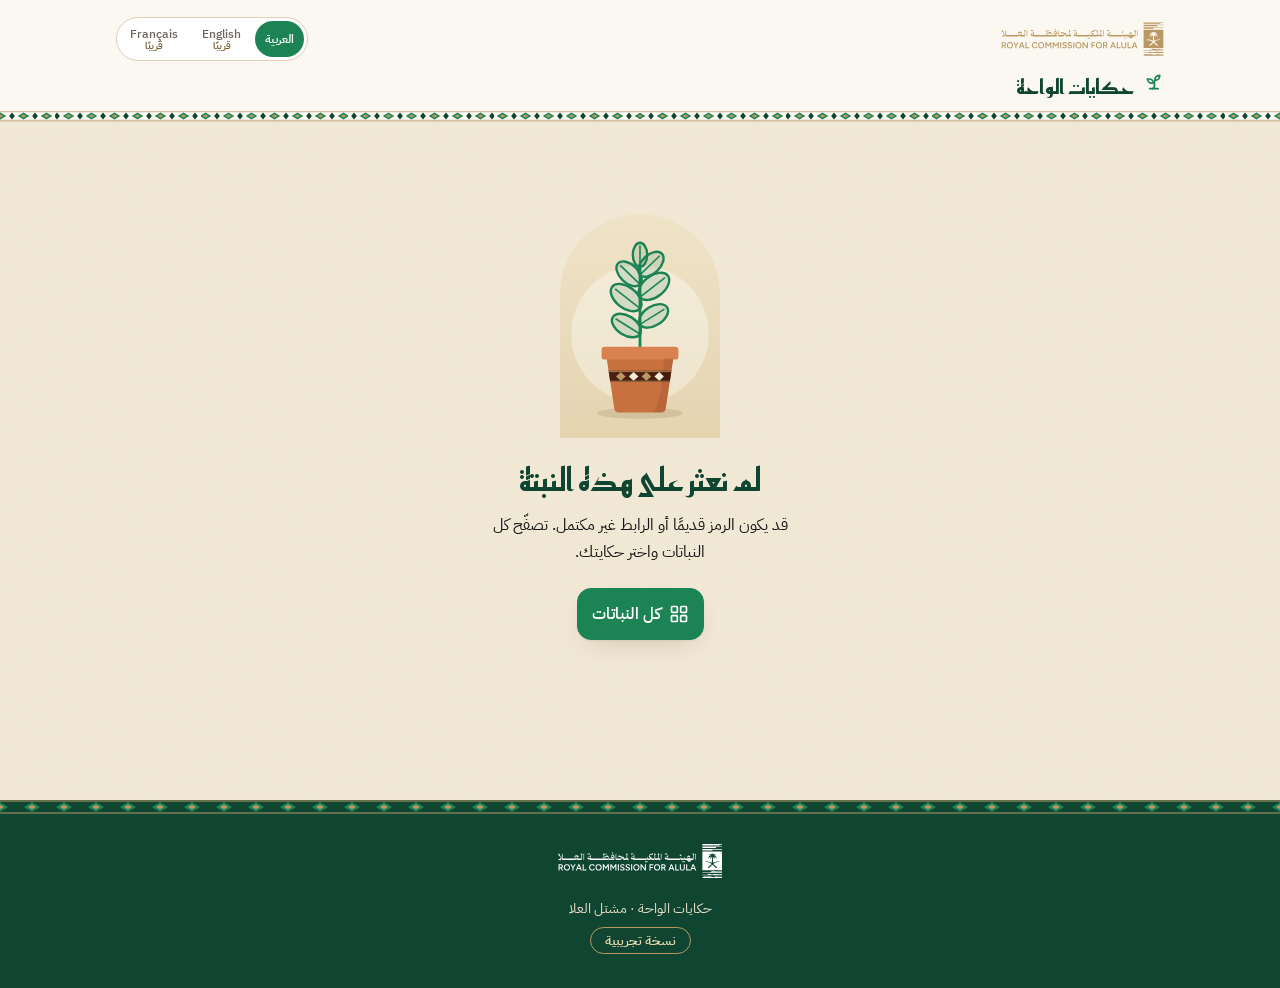
==== plant.html @ edc9822b "Oasis Tales demo: talking plant pages for AlUla nursery Arabic audio for 17 plants with synced trans" ====
<!doctype html>
<html lang="ar" dir="rtl">
<head>
<meta charset="utf-8">
<meta name="viewport" content="width=device-width,initial-scale=1,viewport-fit=cover">
<meta name="color-scheme" content="light">
<meta name="theme-color" content="#f3ead8">
<title>حكايات الواحة - نبتة</title>
<meta name="description" content="استمع إلى النبتة وهي تعرّف بنفسها">
<link rel="icon" href="img/favicon.svg" type="image/svg+xml">
<link rel="preconnect" href="https://fonts.googleapis.com">
<link rel="preconnect" href="https://fonts.gstatic.com" crossorigin>
<link href="https://fonts.googleapis.com/css2?family=IBM+Plex+Sans+Arabic:wght@400;500;600;700&family=Reem+Kufi:wght@400;500;600;700&display=swap" rel="stylesheet">
<link rel="stylesheet" href="css/style.css">
</head>
<body>
<a class="sr-only" href="#main">انتقل إلى المحتوى</a>
<header class="site-header">
  <div class="wrap">
    <div class="bar">
      <a class="logo-link" href="index.html" aria-label="الهيئة الملكية لمحافظة العلا - الصفحة الرئيسية"><img src="img/rcu-logo-gold.svg" alt="الهيئة الملكية لمحافظة العلا" width="130" height="27"></a>
      <div class="lang" role="group" aria-label="اللغة">
        <span class="is-active" lang="ar" aria-current="true">العربية</span>
        <button type="button" disabled aria-disabled="true" lang="en" aria-label="English، قريبًا">English<em>قريبًا</em></button>
        <button type="button" disabled aria-disabled="true" lang="fr" aria-label="Français، قريبًا">Français<em>قريبًا</em></button>
      </div>
    </div>
    <div class="brand-row">
      <span class="leaf"><svg class="icon" viewBox="0 0 24 24" aria-hidden="true"><path d="M7 20h10"/><path d="M10 20c5.5-2.5.8-6.4 3-10"/><path d="M9.5 9.4c1.1.8 1.8 2.2 2.3 3.7-2 .4-3.5.4-4.8-.3-1.2-.6-2.3-1.9-3-4.2 2.8-.5 4.4 0 5.5.8z"/><path d="M14.1 6a7 7 0 0 0-1.1 4c1.9-.1 3.3-.6 4.3-1.4 1-1 1.6-2.3 1.7-4.6-2.7.1-4 1-4.9 2z"/></svg></span><a href="index.html">حكايات الواحة</a>
    </div>
  </div>
  <div class="sadu-band" aria-hidden="true"></div>
</header>
<main id="main" class="plant"><div class="wrap" id="app" aria-live="polite"><noscript><p>يحتاج هذا الموقع إلى تفعيل جافاسكربت.</p></noscript></div></main>
<footer class="site-footer">
  <div class="sadu-band" aria-hidden="true"></div>
  <div class="wrap">
    <div class="logo"><img src="img/rcu-logo-white.svg" alt="الهيئة الملكية لمحافظة العلا" width="162" height="34"></div>
    <p>حكايات الواحة &middot; مشتل العلا</p>
    <p><span class="demo">نسخة تجريبية</span></p>
  </div>
</footer>
<script src="data/plants.js"></script>
<script src="js/common.js"></script>
<script src="js/plant.js"></script>
</body>
</html>
---- css/style.css ----
/* حكايات الواحة - Oasis Tales. Light mode only (outdoor sunlight). */
:root{
  --sand:#f3ead8; --limestone:#e8dcc2; --paper:#fbf8f1; --white:#fff;
  --ink:#161616; --ink-2:#44403a;
  --green:#1b8354; --green-dk:#104631; --green-tint:#e4f1e9;
  --gold:#ba9863; --gold-dk:#7a5c2a; --gold-tint:#f1e6cf;
  --warn-bg:#fff1e0; --warn:#8a3b0b; --warn-line:#d9822b;
  --line:#dccfb3;
  --radius:20px;
  --shadow:0 1px 2px rgba(60,40,10,.06),0 10px 28px -12px rgba(60,40,10,.22);
  --font-head:"Reem Kufi","IBM Plex Sans Arabic",system-ui,sans-serif;
  --font-body:"IBM Plex Sans Arabic",system-ui,sans-serif;
  /* Sadu-inspired band tile */
  --sadu:url("data:image/svg+xml,%3Csvg xmlns='http://www.w3.org/2000/svg' width='32' height='14' viewBox='0 0 32 14'%3E%3Cpath d='M0 1h32M0 13h32' stroke='%23ba9863' stroke-width='1'/%3E%3Cpath d='M16 2 24 7 16 12 8 7Z' fill='%231b8354'/%3E%3Cpath d='M16 4.6 20 7 16 9.4 12 7Z' fill='%23ba9863'/%3E%3Cpath d='M0 2 4 7 0 12ZM32 2 28 7 32 12Z' fill='%23104631'/%3E%3C/svg%3E");
}
*{box-sizing:border-box}
html{-webkit-text-size-adjust:100%;color-scheme:light}
body{
  margin:0;font-family:var(--font-body);font-size:1rem;line-height:1.7;color:var(--ink);
  background:var(--sand);min-height:100vh;
  background-image:url("data:image/svg+xml,%3Csvg xmlns='http://www.w3.org/2000/svg' width='160' height='160'%3E%3Cfilter id='n'%3E%3CfeTurbulence type='fractalNoise' baseFrequency='.9' numOctaves='2' stitchTiles='stitch'/%3E%3CfeColorMatrix values='0 0 0 0 .45 0 0 0 0 .35 0 0 0 0 .2 0 0 0 .07 0'/%3E%3C/filter%3E%3Crect width='160' height='160' filter='url(%23n)'/%3E%3C/svg%3E");
  overflow-x:hidden;
}
img,svg{max-width:100%}
a{color:var(--green-dk)}
h1,h2,h3{font-family:var(--font-head);font-weight:600;line-height:1.3;margin:0}
.sr-only{position:absolute!important;width:1px;height:1px;overflow:hidden;clip:rect(0 0 0 0);white-space:nowrap}
:focus-visible{outline:3px solid var(--green-dk);outline-offset:3px;box-shadow:0 0 0 6px #fff;border-radius:8px}
.icon{width:1.25em;height:1.25em;flex:none;fill:none;stroke:currentColor;stroke-width:2;stroke-linecap:round;stroke-linejoin:round}
.wrap{width:100%;max-width:1080px;margin-inline:auto;padding-inline:16px}
.sadu-band{height:14px;background:var(--sadu) repeat-x center/auto 14px}

/* ---------- header ---------- */
.site-header{background:var(--paper);border-bottom:1px solid var(--line);position:relative;z-index:5}
.site-header .bar{display:flex;align-items:center;justify-content:space-between;gap:12px;padding-block:14px 8px}
.logo-link{display:block;padding:6px 0 6px 6px;line-height:0}
.logo-link img{height:28px;width:auto;display:block}
.lang{display:flex;gap:4px;padding:3px;border:1px solid var(--line);border-radius:999px;background:var(--white)}
.lang>*{font:500 .78rem/1.1 var(--font-body);border:0;border-radius:999px;background:none;color:var(--ink-2);padding:6px 10px;display:flex;flex-direction:column;align-items:center;gap:1px;min-height:36px;justify-content:center;white-space:nowrap}
.lang .is-active{background:var(--green);color:#fff;font-weight:600;min-height:36px}
.lang button:disabled{cursor:not-allowed;color:#6b655b}
.lang em{font-style:normal;font-size:.62rem;font-weight:600;color:var(--gold-dk);line-height:1}
.brand-row{display:flex;align-items:center;gap:10px;padding-bottom:10px}
.brand-row a{font:600 1.25rem/1.2 var(--font-head);color:var(--green-dk);text-decoration:none}
.brand-row .leaf{color:var(--green)}
.site-header .sadu-band{height:10px;background-size:auto 10px}

/* ---------- hero ---------- */
.hero{background:var(--green-dk);color:var(--sand);position:relative;overflow:hidden;padding:30px 0 0}
.hero::before{content:"";position:absolute;inset:0;pointer-events:none;
  background:radial-gradient(120% 80% at 85% -10%,rgba(186,152,99,.32),transparent 60%),radial-gradient(80% 60% at 0% 100%,rgba(27,131,84,.55),transparent 70%)}
.hero .wrap{position:relative}
.eyebrow{display:inline-flex;align-items:center;gap:8px;font-size:.85rem;color:#e6d3ae;letter-spacing:.02em}
.hero h1{font-size:clamp(2.4rem,9vw,3.8rem);color:#fff;margin:6px 0 8px}
.hero p.tag{font-size:1.1rem;margin:0 0 24px;max-width:34ch;color:#f1e7d0}
.hero-player{background:var(--paper);color:var(--ink);border-radius:var(--radius) var(--radius) 0 0;padding:18px 16px 20px;box-shadow:0 -8px 30px -10px rgba(0,0,0,.35);margin-bottom:0}
.hero-player .pt{display:flex;align-items:center;gap:8px;font:600 1rem var(--font-head);color:var(--green-dk);margin:0 0 12px}
.hero-grid{display:grid;gap:0}
@media(min-width:860px){
  .hero{padding-top:56px}
  .hero-grid{grid-template-columns:1fr 480px;gap:48px;align-items:end}
  .hero p.tag{margin-bottom:56px}
}

/* ---------- sections / cards ---------- */
.section{padding:36px 0 8px}
.section-head{display:flex;align-items:baseline;gap:12px;margin-bottom:16px}
.section-head h2{font-size:1.7rem;color:var(--green-dk)}
.section-head .count{font-size:.85rem;color:var(--gold-dk);font-weight:600}
.section-head .rule{flex:1;height:10px;background:var(--sadu) repeat-x center/auto 10px;opacity:.9}
.grid{display:grid;grid-template-columns:repeat(2,minmax(0,1fr));gap:14px}
@media(min-width:640px){.grid{grid-template-columns:repeat(3,1fr);gap:18px}}
@media(min-width:960px){.grid{grid-template-columns:repeat(5,1fr)}}
.card{display:flex;flex-direction:column;background:var(--paper);border:1px solid var(--line);border-radius:var(--radius);padding:10px 10px 14px;text-decoration:none;color:inherit;box-shadow:var(--shadow);transition:transform .25s ease,box-shadow .25s ease}
.card:hover{transform:translateY(-3px)}
.card h3{font-size:1.2rem;margin:12px 4px 0;color:var(--ink)}
.card .sci,.sci{font:italic 400 .82rem/1.4 var(--font-body);color:var(--ink-2);direction:ltr;text-align:start;unicode-bidi:isolate;margin:2px 4px 0}
.card .sci{text-align:right}
.hint{margin:10px 4px 0;display:inline-flex;align-items:center;gap:8px;color:var(--green-dk);font-weight:600;font-size:.88rem;min-height:28px}
.hint .dot{width:28px;height:28px;border-radius:50%;background:var(--green);color:#fff;display:grid;place-items:center}
.hint .dot .icon{width:14px;height:14px;fill:#fff;stroke-width:2.5}

/* arch frame (rock-arch niche) */
.arch{position:relative;border-radius:999px 999px 14px 14px;overflow:hidden;background:linear-gradient(180deg,#efe3c8,#e4d4b0);aspect-ratio:5/7;isolation:isolate}
.arch>img,.arch>svg{display:block;width:100%;height:100%;object-fit:cover;object-position:50% 45%}
.arch.has-img{background:#e3efc9}
.ph .ph-name{font-family:var(--font-head);font-weight:600;fill:var(--green-dk)}

/* ---------- player ---------- */
.player{--p:0}
.ptop{display:flex;align-items:center;gap:14px}
.pbtn{flex:none;width:68px;height:68px;border-radius:50%;border:0;background:var(--green);color:#fff;display:grid;place-items:center;cursor:pointer;box-shadow:0 8px 20px -8px rgba(16,70,49,.7),inset 0 0 0 3px rgba(255,255,255,.18);transition:transform .15s,background .2s}
.pbtn:hover{background:var(--green-dk)}
.pbtn:active{transform:scale(.95)}
.pbtn .icon{width:30px;height:30px;fill:#fff;stroke:#fff;stroke-width:1.5}
.pbtn .i-pause{display:none}
.player.is-playing .pbtn .i-play{display:none}
.player.is-playing .pbtn .i-pause{display:block}
.player.is-playing .pbtn{animation:pulse 2.2s ease-out infinite}
@keyframes pulse{0%{box-shadow:0 0 0 0 rgba(27,131,84,.45)}100%{box-shadow:0 0 0 16px rgba(27,131,84,0)}}
.pmain{flex:1;min-width:0}
.pbar{position:relative;height:44px;display:flex;align-items:center;direction:rtl;margin-inline:9px}
.ptrack{position:absolute;inset-inline:0;height:8px;border-radius:99px;background:var(--limestone);overflow:hidden}
.pfill{position:absolute;inset-block:0;inset-inline-start:0;width:calc(var(--p)*1%);background:linear-gradient(270deg,var(--green),#2da06c);border-radius:99px}
.pbar input{position:absolute;inset:0;width:100%;height:100%;margin:0;opacity:0;cursor:pointer;direction:rtl}
.pbar:focus-within .ptrack{outline:3px solid var(--green-dk);outline-offset:3px}
.pthumb{position:absolute;top:50%;inset-inline-start:calc(var(--p)*1%);width:18px;height:18px;border-radius:50%;background:#fff;border:3px solid var(--green);transform:translate(50%,-50%);pointer-events:none;box-shadow:0 2px 6px rgba(0,0,0,.25)}
[dir=rtl] .pthumb{transform:translate(50%,-50%)}
.ptime{display:flex;justify-content:space-between;direction:ltr;font-variant-numeric:tabular-nums;font-size:.85rem;color:var(--ink-2);margin-top:-6px}
.perr{display:none;margin:10px 0 0;font-size:.9rem;color:var(--warn)}
.player.has-error .perr{display:block}
.transcript{position:relative;margin:14px 0 0;padding:14px 14px;max-height:12.5rem;overflow-y:auto;background:var(--paper);border:1px solid var(--line);border-radius:16px;font-size:1.18rem;line-height:2.15;scroll-behavior:auto;overscroll-behavior:contain}
.hero-player .transcript{background:var(--white)}
.transcript .ph-s{display:inline;padding:2px 3px;border-radius:8px;color:#4a453d;cursor:pointer;-webkit-box-decoration-break:clone;box-decoration-break:clone;transition:background .25s,color .25s}
.transcript .ph-s.is-past{color:var(--ink)}
.transcript .ph-s.is-active{background:var(--gold-tint);color:var(--ink);font-weight:600;box-shadow:inset 0 -3px 0 var(--gold)}
.transcript .ph-s:hover{background:#f6efdf}
.tnote{font-size:.8rem;color:var(--ink-2);margin:8px 2px 0}

/* ---------- plant page ---------- */
.plant{padding:20px 0 40px}
.plant-grid{display:grid;gap:22px}
.media{display:flex;flex-direction:column;align-items:center}
.media .arch{width:min(56vw,220px)}
.plant-meta{text-align:center;margin-top:16px}
.plant-meta h1{font-size:clamp(2.2rem,9vw,3rem);color:var(--green-dk)}
.plant-meta .sci{text-align:center;font-size:1.02rem;margin-top:2px}
.badge{display:inline-flex;align-items:center;gap:6px;margin-top:10px;padding:4px 14px;border-radius:99px;background:var(--gold-tint);border:1px solid var(--gold);color:var(--gold-dk);font-weight:600;font-size:.9rem}
.badge .icon{width:16px;height:16px}
.panel{background:var(--paper);border:1px solid var(--line);border-radius:var(--radius);padding:16px;box-shadow:var(--shadow)}
.info{display:grid;gap:10px;margin-top:22px}
@media(min-width:560px){.info{grid-template-columns:1fr 1fr}.info .wide{grid-column:1/-1}}
.info-card{display:flex;gap:12px;align-items:flex-start;background:var(--paper);border:1px solid var(--line);border-radius:16px;padding:14px}
.info-card .ic{flex:none;width:44px;height:44px;border-radius:14px;background:var(--green-tint);color:var(--green-dk);display:grid;place-items:center}
.info-card h3{font-size:.95rem;color:var(--gold-dk);font-family:var(--font-body);font-weight:600}
.info-card p{margin:0;font-weight:500;line-height:1.55}
.info-card.warn{background:var(--warn-bg);border:2px solid var(--warn-line)}
.info-card.warn .ic{background:var(--warn-line);color:#fff}
.info-card.warn h3,.info-card.warn p{color:var(--warn)}
.info-card.warn p{font-weight:700}
.safety{display:flex;gap:12px;align-items:center;margin-top:22px;padding:14px 16px;border-radius:16px;background:var(--warn-bg);border:2px solid var(--warn-line);color:var(--warn);font-weight:700;font-size:1.05rem}
.safety .icon{width:30px;height:30px;flex:none}
.ask{display:flex;gap:12px;align-items:center;margin-top:10px;padding:14px;border-radius:16px;border:2px dashed var(--gold);background:rgba(255,255,255,.55);color:var(--ink-2)}
.ask .ic{flex:none;width:44px;height:44px;border-radius:14px;background:var(--limestone);display:grid;place-items:center;color:var(--gold-dk)}
.ask strong{display:flex;align-items:center;gap:8px;color:var(--ink);font-weight:600}
.ask small{display:block;font-size:.85rem;line-height:1.5}
.soon{font-size:.7rem;font-weight:700;background:var(--gold);color:#2b1f08;border-radius:99px;padding:1px 8px}
.review-note{font-size:.82rem;color:var(--ink-2);text-align:center;margin:12px 0 0}
.pn{display:grid;grid-template-columns:1fr 1fr;gap:10px;margin-top:26px}
.pn a,.btn{display:flex;align-items:center;gap:8px;min-height:52px;padding:8px 14px;border-radius:14px;background:var(--paper);border:1px solid var(--line);text-decoration:none;color:var(--green-dk);font-weight:600;box-shadow:var(--shadow)}
.pn a:hover,.btn:hover{background:#fff}
.pn a small{display:block;font-weight:400;font-size:.75rem;color:var(--ink-2);line-height:1.2}
.pn .next{justify-content:flex-end;text-align:left}
.pn .all{grid-column:1/-1;justify-content:center;background:var(--green);color:#fff;border-color:var(--green)}
.pn .all:hover{background:var(--green-dk)}
.pn .icon{width:22px;height:22px}
@media(min-width:900px){
  .plant{padding-top:36px}
  .plant-grid{grid-template-columns:360px minmax(0,1fr);gap:48px;align-items:start}
  .media{position:sticky;top:20px}
  .media .arch{width:300px}
}
.notfound{text-align:center;padding:56px 0 72px}
.notfound .arch{width:160px;margin:0 auto 22px}
.notfound h1{font-size:2rem;color:var(--green-dk)}
.notfound p{max-width:34ch;margin:10px auto 22px}
.btn.primary{display:inline-flex;background:var(--green);color:#fff;border-color:var(--green)}

/* ---------- footer ---------- */
.site-footer{margin-top:48px;background:var(--green-dk);color:#e9dfc8;text-align:center;padding:0 0 28px}
.site-footer .logo{padding:30px 0 12px;line-height:0}
.site-footer .logo img{height:34px;width:auto}
.site-footer p{margin:6px 0;font-size:.9rem}
.site-footer .demo{display:inline-block;border:1px solid var(--gold);color:#ecd9b0;border-radius:99px;padding:2px 14px;font-size:.8rem;font-weight:600}
.site-footer .sadu-band{margin-bottom:0}

@media(prefers-reduced-motion:reduce){
  *,*::before,*::after{animation:none!important;transition:none!important;scroll-behavior:auto!important}
}
@media(min-width:860px){.logo-link img{height:34px}.site-header .bar{padding-block:16px 10px}}
.transcript{scrollbar-width:thin;scrollbar-color:var(--gold) transparent}
.transcript{-webkit-mask-image:linear-gradient(#000 calc(100% - 22px),transparent);mask-image:linear-gradient(#000 calc(100% - 22px),transparent)}
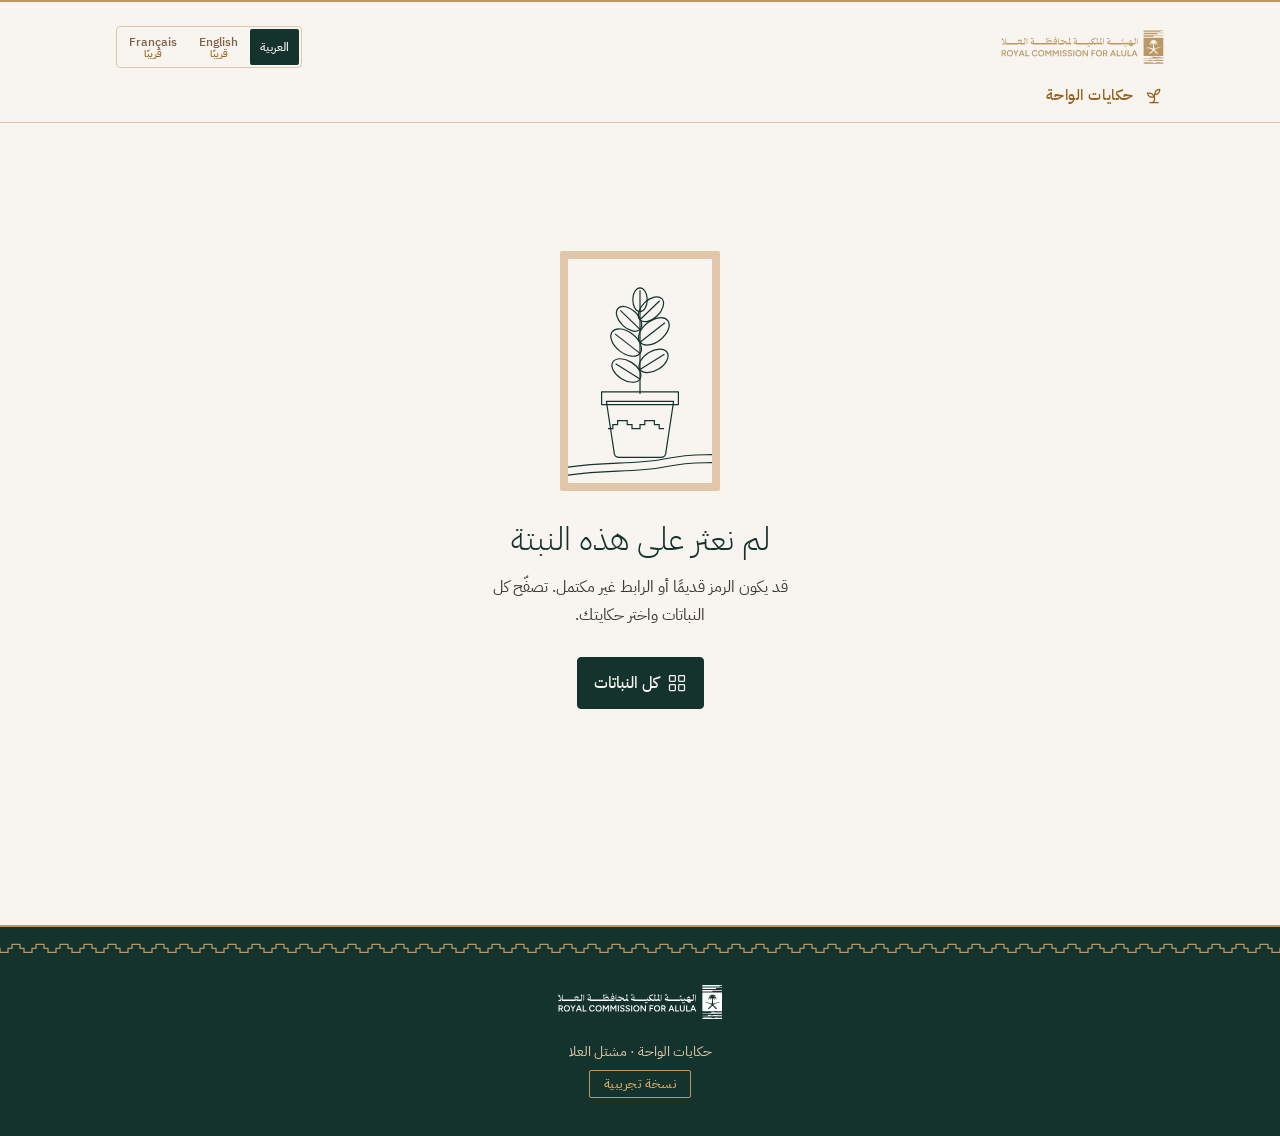
==== commit 97329ed5: "Restyle to RCU brand guidelines: brand palette, DIN Next stack, restrained radii, line-art frieze, m" ====
--- a/plant.html
+++ b/plant.html
@@ -4,13 +4,13 @@
 <meta charset="utf-8">
 <meta name="viewport" content="width=device-width,initial-scale=1,viewport-fit=cover">
 <meta name="color-scheme" content="light">
-<meta name="theme-color" content="#f3ead8">
+<meta name="theme-color" content="#F8F4EF">
 <title>حكايات الواحة - نبتة</title>
 <meta name="description" content="استمع إلى النبتة وهي تعرّف بنفسها">
 <link rel="icon" href="img/favicon.svg" type="image/svg+xml">
 <link rel="preconnect" href="https://fonts.googleapis.com">
 <link rel="preconnect" href="https://fonts.gstatic.com" crossorigin>
-<link href="https://fonts.googleapis.com/css2?family=IBM+Plex+Sans+Arabic:wght@400;500;600;700&family=Reem+Kufi:wght@400;500;600;700&display=swap" rel="stylesheet">
+<link href="https://fonts.googleapis.com/css2?family=IBM+Plex+Sans+Arabic:wght@300;400;500&display=swap" rel="stylesheet">
 <link rel="stylesheet" href="css/style.css">
 </head>
 <body>
@@ -29,11 +29,10 @@
       <span class="leaf"><svg class="icon" viewBox="0 0 24 24" aria-hidden="true"><path d="M7 20h10"/><path d="M10 20c5.5-2.5.8-6.4 3-10"/><path d="M9.5 9.4c1.1.8 1.8 2.2 2.3 3.7-2 .4-3.5.4-4.8-.3-1.2-.6-2.3-1.9-3-4.2 2.8-.5 4.4 0 5.5.8z"/><path d="M14.1 6a7 7 0 0 0-1.1 4c1.9-.1 3.3-.6 4.3-1.4 1-1 1.6-2.3 1.7-4.6-2.7.1-4 1-4.9 2z"/></svg></span><a href="index.html">حكايات الواحة</a>
     </div>
   </div>
-  <div class="sadu-band" aria-hidden="true"></div>
 </header>
 <main id="main" class="plant"><div class="wrap" id="app" aria-live="polite"><noscript><p>يحتاج هذا الموقع إلى تفعيل جافاسكربت.</p></noscript></div></main>
 <footer class="site-footer">
-  <div class="sadu-band" aria-hidden="true"></div>
+  <div class="frieze" aria-hidden="true"></div>
   <div class="wrap">
     <div class="logo"><img src="img/rcu-logo-white.svg" alt="الهيئة الملكية لمحافظة العلا" width="162" height="34"></div>
     <p>حكايات الواحة &middot; مشتل العلا</p>
--- a/css/style.css
+++ b/css/style.css
@@ -1,182 +1,199 @@
-/* حكايات الواحة - Oasis Tales. Light mode only (outdoor sunlight). */
+/* حكايات الواحة - Oasis Tales. RCU brand: light mode only.
+   Palette (official): RCU Gold #BA9863, Community Beige #F8F4EF, Ikmah Brown #3D3936;
+   accents Oasis Green #14332D, Old Town Brown #986018, Majdoul Brown #402022,
+   Hegra Sandstone #E2C6AA, Frankincense Yellow #D6AD68, Mountain Brown #805E45, Dadan Ochre #D08B67.
+   Gold is always paired with Beige / Ikmah / Oasis. Gold is never used for small text on beige. */
 :root{
-  --sand:#f3ead8; --limestone:#e8dcc2; --paper:#fbf8f1; --white:#fff;
-  --ink:#161616; --ink-2:#44403a;
-  --green:#1b8354; --green-dk:#104631; --green-tint:#e4f1e9;
-  --gold:#ba9863; --gold-dk:#7a5c2a; --gold-tint:#f1e6cf;
-  --warn-bg:#fff1e0; --warn:#8a3b0b; --warn-line:#d9822b;
-  --line:#dccfb3;
-  --radius:20px;
-  --shadow:0 1px 2px rgba(60,40,10,.06),0 10px 28px -12px rgba(60,40,10,.22);
-  --font-head:"Reem Kufi","IBM Plex Sans Arabic",system-ui,sans-serif;
-  --font-body:"IBM Plex Sans Arabic",system-ui,sans-serif;
-  /* Sadu-inspired band tile */
-  --sadu:url("data:image/svg+xml,%3Csvg xmlns='http://www.w3.org/2000/svg' width='32' height='14' viewBox='0 0 32 14'%3E%3Cpath d='M0 1h32M0 13h32' stroke='%23ba9863' stroke-width='1'/%3E%3Cpath d='M16 2 24 7 16 12 8 7Z' fill='%231b8354'/%3E%3Cpath d='M16 4.6 20 7 16 9.4 12 7Z' fill='%23ba9863'/%3E%3Cpath d='M0 2 4 7 0 12ZM32 2 28 7 32 12Z' fill='%23104631'/%3E%3C/svg%3E");
+  --gold:#BA9863; --beige:#F8F4EF; --ikmah:#3D3936;
+  --oasis:#14332D; --oldtown:#986018; --majdoul:#402022;
+  --sandstone:#E2C6AA; --frankincense:#D6AD68; --mountain:#805E45; --ochre:#D08B67;
+  --ink:var(--ikmah); --ink-2:var(--mountain);
+  --line:var(--sandstone);
+  --radius:4px;
+  --font:"DIN Next LT Arabic","IBM Plex Sans Arabic",system-ui,sans-serif;
+  /* Heritage line art: Nabatean stepped motif, single gold hairline, never filled */
+  --frieze:url("data:image/svg+xml,%3Csvg xmlns='http://www.w3.org/2000/svg' width='24' height='12' viewBox='0 0 24 12'%3E%3Cpath d='M0 11.25H4V7.25H8V3.25H16V7.25H20V11.25H24' fill='none' stroke='%23BA9863' stroke-width='1.25' stroke-linejoin='miter'/%3E%3C/svg%3E");
+  /* Land line art: layered horizon contours */
+  --land:url("data:image/svg+xml,%3Csvg xmlns='http://www.w3.org/2000/svg' width='900' height='160' viewBox='0 0 900 160' fill='none' stroke='%23BA9863' stroke-width='1.25' stroke-linecap='round'%3E%3Cpath d='M0 150C120 120 220 140 340 110S560 70 700 96 840 70 900 62' stroke-opacity='.9'/%3E%3Cpath d='M0 128C130 98 230 118 350 90S570 52 710 76 850 52 900 46' stroke-opacity='.7'/%3E%3Cpath d='M0 106C140 78 240 96 360 70S580 34 720 56 860 34 900 30' stroke-opacity='.5'/%3E%3Cpath d='M0 84C150 58 250 74 370 50S590 18 730 36 870 18 900 14' stroke-opacity='.35'/%3E%3C/svg%3E");
 }
 *{box-sizing:border-box}
 html{-webkit-text-size-adjust:100%;color-scheme:light}
-body{
-  margin:0;font-family:var(--font-body);font-size:1rem;line-height:1.7;color:var(--ink);
-  background:var(--sand);min-height:100vh;
-  background-image:url("data:image/svg+xml,%3Csvg xmlns='http://www.w3.org/2000/svg' width='160' height='160'%3E%3Cfilter id='n'%3E%3CfeTurbulence type='fractalNoise' baseFrequency='.9' numOctaves='2' stitchTiles='stitch'/%3E%3CfeColorMatrix values='0 0 0 0 .45 0 0 0 0 .35 0 0 0 0 .2 0 0 0 .07 0'/%3E%3C/filter%3E%3Crect width='160' height='160' filter='url(%23n)'/%3E%3C/svg%3E");
-  overflow-x:hidden;
-}
+body{margin:0;font-family:var(--font);font-weight:400;font-size:1rem;line-height:1.75;color:var(--ink);background:var(--beige);min-height:100vh;overflow-x:hidden}
 img,svg{max-width:100%}
-a{color:var(--green-dk)}
-h1,h2,h3{font-family:var(--font-head);font-weight:600;line-height:1.3;margin:0}
+a{color:var(--oasis)}
+h1,h2,h3{font-family:var(--font);font-weight:400;line-height:1.3;margin:0}
 .sr-only{position:absolute!important;width:1px;height:1px;overflow:hidden;clip:rect(0 0 0 0);white-space:nowrap}
-:focus-visible{outline:3px solid var(--green-dk);outline-offset:3px;box-shadow:0 0 0 6px #fff;border-radius:8px}
-.icon{width:1.25em;height:1.25em;flex:none;fill:none;stroke:currentColor;stroke-width:2;stroke-linecap:round;stroke-linejoin:round}
+:focus-visible{outline:2px solid var(--oldtown);outline-offset:3px;box-shadow:0 0 0 5px var(--beige);border-radius:2px}
+.hero :focus-visible,.site-footer :focus-visible,.tts :focus-visible{outline-color:var(--gold);box-shadow:0 0 0 5px var(--oasis)}
+.hero-player :focus-visible{outline-color:var(--oldtown);box-shadow:0 0 0 5px var(--beige)}
+.icon{width:1.25em;height:1.25em;flex:none;fill:none;stroke:currentColor;stroke-width:1.5;stroke-linecap:round;stroke-linejoin:round}
 .wrap{width:100%;max-width:1080px;margin-inline:auto;padding-inline:16px}
-.sadu-band{height:14px;background:var(--sadu) repeat-x center/auto 14px}
+.frieze{height:12px;background:var(--frieze) repeat-x center/24px 12px}
 
 /* ---------- header ---------- */
-.site-header{background:var(--paper);border-bottom:1px solid var(--line);position:relative;z-index:5}
-.site-header .bar{display:flex;align-items:center;justify-content:space-between;gap:12px;padding-block:14px 8px}
-.logo-link{display:block;padding:6px 0 6px 6px;line-height:0}
-.logo-link img{height:28px;width:auto;display:block}
-.lang{display:flex;gap:4px;padding:3px;border:1px solid var(--line);border-radius:999px;background:var(--white)}
-.lang>*{font:500 .78rem/1.1 var(--font-body);border:0;border-radius:999px;background:none;color:var(--ink-2);padding:6px 10px;display:flex;flex-direction:column;align-items:center;gap:1px;min-height:36px;justify-content:center;white-space:nowrap}
-.lang .is-active{background:var(--green);color:#fff;font-weight:600;min-height:36px}
-.lang button:disabled{cursor:not-allowed;color:#6b655b}
-.lang em{font-style:normal;font-size:.62rem;font-weight:600;color:var(--gold-dk);line-height:1}
-.brand-row{display:flex;align-items:center;gap:10px;padding-bottom:10px}
-.brand-row a{font:600 1.25rem/1.2 var(--font-head);color:var(--green-dk);text-decoration:none}
-.brand-row .leaf{color:var(--green)}
-.site-header .sadu-band{height:10px;background-size:auto 10px}
+.site-header{background:var(--beige);border-top:2px solid var(--gold);border-bottom:1px solid var(--line);position:relative;z-index:5}
+.site-header .bar{display:flex;align-items:center;justify-content:space-between;gap:12px;padding-block:18px 14px}
+.logo-link{display:block;padding:6px 0;line-height:0}
+.logo-link img{height:30px;width:auto;min-width:110px;display:block}
+.lang{display:flex;gap:2px;padding:2px;border:1px solid var(--line);border-radius:var(--radius);background:var(--beige)}
+.lang>*{font:500 .78rem/1.1 var(--font);border:0;border-radius:2px;background:none;color:var(--mountain);padding:6px 10px;display:flex;flex-direction:column;align-items:center;gap:1px;min-height:36px;justify-content:center;white-space:nowrap}
+.lang .is-active{background:var(--oasis);color:var(--beige);font-weight:500}
+.lang button:disabled{cursor:not-allowed;color:var(--mountain)}
+.lang em{font-style:normal;font-size:.62rem;font-weight:500;color:var(--oldtown);line-height:1}
+.brand-row{display:flex;align-items:center;gap:10px;padding-bottom:16px;color:var(--oldtown)}
+.brand-row a{font:500 .92rem/1.2 var(--font);letter-spacing:.04em;color:var(--oldtown);text-decoration:none}
+.brand-row .leaf{display:inline-flex;color:var(--oldtown)}
 
 /* ---------- hero ---------- */
-.hero{background:var(--green-dk);color:var(--sand);position:relative;overflow:hidden;padding:30px 0 0}
-.hero::before{content:"";position:absolute;inset:0;pointer-events:none;
-  background:radial-gradient(120% 80% at 85% -10%,rgba(186,152,99,.32),transparent 60%),radial-gradient(80% 60% at 0% 100%,rgba(27,131,84,.55),transparent 70%)}
+.hero{background:var(--oasis);color:var(--beige);position:relative;overflow:hidden;padding:44px 0 0}
+.hero::before{content:"";position:absolute;inset-inline:0;bottom:0;height:200px;pointer-events:none;background:var(--land) no-repeat left bottom/900px auto;opacity:.9}
 .hero .wrap{position:relative}
-.eyebrow{display:inline-flex;align-items:center;gap:8px;font-size:.85rem;color:#e6d3ae;letter-spacing:.02em}
-.hero h1{font-size:clamp(2.4rem,9vw,3.8rem);color:#fff;margin:6px 0 8px}
-.hero p.tag{font-size:1.1rem;margin:0 0 24px;max-width:34ch;color:#f1e7d0}
-.hero-player{background:var(--paper);color:var(--ink);border-radius:var(--radius) var(--radius) 0 0;padding:18px 16px 20px;box-shadow:0 -8px 30px -10px rgba(0,0,0,.35);margin-bottom:0}
-.hero-player .pt{display:flex;align-items:center;gap:8px;font:600 1rem var(--font-head);color:var(--green-dk);margin:0 0 12px}
+.eyebrow{display:block;font-size:.85rem;font-weight:500;letter-spacing:.08em;color:var(--frankincense);border-top:1px solid var(--gold);padding-top:12px;margin-bottom:22px;max-width:30rem}
+.hero h1{font-size:clamp(2.6rem,10vw,4.4rem);font-weight:300;color:var(--gold);margin:0 0 14px;letter-spacing:.005em;line-height:1.2}
+.hero p.tag{font-size:1.1rem;font-weight:400;margin:0 0 36px;max-width:34ch;color:var(--sandstone)}
+.hero-player{background:var(--beige);color:var(--ink);border-radius:var(--radius) var(--radius) 0 0;border-top:2px solid var(--gold);padding:22px 20px 24px;margin-bottom:0;position:relative}
+.hero-player .pt{display:flex;align-items:center;gap:10px;font:500 .9rem var(--font);letter-spacing:.04em;color:var(--oldtown);margin:0 0 16px}
 .hero-grid{display:grid;gap:0}
 @media(min-width:860px){
-  .hero{padding-top:56px}
-  .hero-grid{grid-template-columns:1fr 480px;gap:48px;align-items:end}
-  .hero p.tag{margin-bottom:56px}
+  .hero{padding-top:80px}
+  .hero-grid{grid-template-columns:1fr 480px;gap:64px;align-items:end}
+  .hero p.tag{margin-bottom:80px}
 }
 
 /* ---------- sections / cards ---------- */
-.section{padding:36px 0 8px}
-.section-head{display:flex;align-items:baseline;gap:12px;margin-bottom:16px}
-.section-head h2{font-size:1.7rem;color:var(--green-dk)}
-.section-head .count{font-size:.85rem;color:var(--gold-dk);font-weight:600}
-.section-head .rule{flex:1;height:10px;background:var(--sadu) repeat-x center/auto 10px;opacity:.9}
+.section{padding:56px 0 8px}
+.section-head{display:flex;align-items:center;gap:16px;margin-bottom:28px}
+.section-head h2{font-size:1.9rem;font-weight:300;color:var(--oasis)}
+.section-head .count{font-size:.85rem;color:var(--oldtown);font-weight:500;letter-spacing:.03em}
+.section-head .rule{flex:1;height:12px;background:var(--frieze) repeat-x center/24px 12px}
 .grid{display:grid;grid-template-columns:repeat(2,minmax(0,1fr));gap:14px}
-@media(min-width:640px){.grid{grid-template-columns:repeat(3,1fr);gap:18px}}
+@media(min-width:640px){.grid{grid-template-columns:repeat(3,1fr);gap:22px}}
 @media(min-width:960px){.grid{grid-template-columns:repeat(5,1fr)}}
-.card{display:flex;flex-direction:column;background:var(--paper);border:1px solid var(--line);border-radius:var(--radius);padding:10px 10px 14px;text-decoration:none;color:inherit;box-shadow:var(--shadow);transition:transform .25s ease,box-shadow .25s ease}
-.card:hover{transform:translateY(-3px)}
-.card h3{font-size:1.2rem;margin:12px 4px 0;color:var(--ink)}
-.card .sci,.sci{font:italic 400 .82rem/1.4 var(--font-body);color:var(--ink-2);direction:ltr;text-align:start;unicode-bidi:isolate;margin:2px 4px 0}
+.card{display:flex;flex-direction:column;background:var(--beige);border:1px solid var(--line);border-radius:var(--radius);padding:10px 10px 14px;text-decoration:none;color:inherit;transition:border-color .2s ease,background-color .2s ease}
+.card:hover{border-color:var(--gold)}
+.card:hover h3{color:var(--oldtown)}
+.card h3{font-size:1.15rem;font-weight:500;margin:16px 4px 0;color:var(--ink);padding-top:12px;border-top:1px solid var(--line);transition:color .2s ease}
+.card .sci,.sci{font:italic 400 .82rem/1.4 var(--font);color:var(--mountain);direction:ltr;text-align:start;unicode-bidi:isolate;margin:2px 4px 0}
 .card .sci{text-align:right}
-.hint{margin:10px 4px 0;display:inline-flex;align-items:center;gap:8px;color:var(--green-dk);font-weight:600;font-size:.88rem;min-height:28px}
-.hint .dot{width:28px;height:28px;border-radius:50%;background:var(--green);color:#fff;display:grid;place-items:center}
-.hint .dot .icon{width:14px;height:14px;fill:#fff;stroke-width:2.5}
+.hint{margin:12px 4px 0;display:inline-flex;align-items:center;gap:8px;color:var(--oldtown);font-weight:500;font-size:.85rem;letter-spacing:.02em;min-height:28px}
+.hint .dot{width:28px;height:28px;border-radius:50%;border:1px solid currentColor;display:grid;place-items:center}
+.hint .dot .icon{width:12px;height:12px;stroke-width:1.5}
 
-/* arch frame (rock-arch niche) */
-.arch{position:relative;border-radius:999px 999px 14px 14px;overflow:hidden;background:linear-gradient(180deg,#efe3c8,#e4d4b0);aspect-ratio:5/7;isolation:isolate}
-.arch>img,.arch>svg{display:block;width:100%;height:100%;object-fit:cover;object-position:50% 45%}
-.arch.has-img{background:#e3efc9}
-.ph .ph-name{font-family:var(--font-head);font-weight:600;fill:var(--green-dk)}
+/* museum frame: neutral Hegra Sandstone mat; fits any portrait artwork */
+.frame{position:relative;overflow:hidden;background:var(--sandstone);padding:8px;aspect-ratio:2/3;isolation:isolate;border-radius:2px}
+.frame>img,.frame>svg{display:block;width:100%;height:100%;object-fit:cover;object-position:50% 45%;border-radius:1px}
+.frame.has-img{background:var(--sandstone)}
+.ph .ph-name{font-family:var(--font);font-weight:400;fill:var(--oasis)}
+.frame>svg.ph{background:var(--beige)}
 
 /* ---------- player ---------- */
 .player{--p:0}
-.ptop{display:flex;align-items:center;gap:14px}
-.pbtn{flex:none;width:68px;height:68px;border-radius:50%;border:0;background:var(--green);color:#fff;display:grid;place-items:center;cursor:pointer;box-shadow:0 8px 20px -8px rgba(16,70,49,.7),inset 0 0 0 3px rgba(255,255,255,.18);transition:transform .15s,background .2s}
-.pbtn:hover{background:var(--green-dk)}
-.pbtn:active{transform:scale(.95)}
-.pbtn .icon{width:30px;height:30px;fill:#fff;stroke:#fff;stroke-width:1.5}
+.ptop{display:flex;align-items:center;gap:16px}
+.pbtn{flex:none;width:60px;height:60px;border-radius:50%;border:1px solid var(--gold);background:var(--oasis);color:var(--beige);display:grid;place-items:center;cursor:pointer;transition:background-color .2s ease,border-color .2s ease}
+.pbtn:hover{background:var(--ikmah)}
+.pbtn .icon{width:24px;height:24px;fill:none;stroke:var(--beige);stroke-width:1.5}
+.pbtn .i-play{margin-inline-end:-2px}
 .pbtn .i-pause{display:none}
 .player.is-playing .pbtn .i-play{display:none}
 .player.is-playing .pbtn .i-pause{display:block}
-.player.is-playing .pbtn{animation:pulse 2.2s ease-out infinite}
-@keyframes pulse{0%{box-shadow:0 0 0 0 rgba(27,131,84,.45)}100%{box-shadow:0 0 0 16px rgba(27,131,84,0)}}
+.player.is-playing .pbtn{border-color:var(--frankincense)}
 .pmain{flex:1;min-width:0}
-.pbar{position:relative;height:44px;display:flex;align-items:center;direction:rtl;margin-inline:9px}
-.ptrack{position:absolute;inset-inline:0;height:8px;border-radius:99px;background:var(--limestone);overflow:hidden}
-.pfill{position:absolute;inset-block:0;inset-inline-start:0;width:calc(var(--p)*1%);background:linear-gradient(270deg,var(--green),#2da06c);border-radius:99px}
+.pbar{position:relative;height:44px;display:flex;align-items:center;direction:rtl;margin-inline:8px}
+.ptrack{position:absolute;inset-inline:0;height:3px;border-radius:2px;background:var(--sandstone);overflow:hidden}
+.pfill{position:absolute;inset-block:0;inset-inline-start:0;width:calc(var(--p)*1%);background:var(--oasis)}
 .pbar input{position:absolute;inset:0;width:100%;height:100%;margin:0;opacity:0;cursor:pointer;direction:rtl}
-.pbar:focus-within .ptrack{outline:3px solid var(--green-dk);outline-offset:3px}
-.pthumb{position:absolute;top:50%;inset-inline-start:calc(var(--p)*1%);width:18px;height:18px;border-radius:50%;background:#fff;border:3px solid var(--green);transform:translate(50%,-50%);pointer-events:none;box-shadow:0 2px 6px rgba(0,0,0,.25)}
+.pbar:focus-within .ptrack{outline:2px solid var(--oldtown);outline-offset:6px}
+.pthumb{position:absolute;top:50%;inset-inline-start:calc(var(--p)*1%);width:14px;height:14px;border-radius:50%;background:var(--beige);border:2px solid var(--oasis);transform:translate(50%,-50%);pointer-events:none}
 [dir=rtl] .pthumb{transform:translate(50%,-50%)}
-.ptime{display:flex;justify-content:space-between;direction:ltr;font-variant-numeric:tabular-nums;font-size:.85rem;color:var(--ink-2);margin-top:-6px}
-.perr{display:none;margin:10px 0 0;font-size:.9rem;color:var(--warn)}
+.ptime{display:flex;justify-content:space-between;direction:ltr;font-variant-numeric:tabular-nums;font-size:.82rem;color:var(--mountain);margin-top:-6px}
+.perr{display:none;margin:12px 0 0;font-size:.9rem;color:var(--majdoul);border-inline-start:3px solid var(--ochre);padding-inline-start:10px}
 .player.has-error .perr{display:block}
-.transcript{position:relative;margin:14px 0 0;padding:14px 14px;max-height:12.5rem;overflow-y:auto;background:var(--paper);border:1px solid var(--line);border-radius:16px;font-size:1.18rem;line-height:2.15;scroll-behavior:auto;overscroll-behavior:contain}
-.hero-player .transcript{background:var(--white)}
-.transcript .ph-s{display:inline;padding:2px 3px;border-radius:8px;color:#4a453d;cursor:pointer;-webkit-box-decoration-break:clone;box-decoration-break:clone;transition:background .25s,color .25s}
+.transcript{position:relative;margin:18px 0 0;padding:14px 16px;max-height:12.5rem;overflow-y:auto;background:var(--beige);border:1px solid var(--line);border-radius:var(--radius);font-size:1.15rem;line-height:2.15;scroll-behavior:auto;overscroll-behavior:contain}
+.transcript .ph-s{display:inline;padding:2px 3px;border-radius:2px;color:var(--mountain);cursor:pointer;-webkit-box-decoration-break:clone;box-decoration-break:clone;transition:background-color .25s,color .25s}
 .transcript .ph-s.is-past{color:var(--ink)}
-.transcript .ph-s.is-active{background:var(--gold-tint);color:var(--ink);font-weight:600;box-shadow:inset 0 -3px 0 var(--gold)}
-.transcript .ph-s:hover{background:#f6efdf}
-.tnote{font-size:.8rem;color:var(--ink-2);margin:8px 2px 0}
+.transcript .ph-s.is-active{background:var(--sandstone);color:var(--ink);font-weight:500;box-shadow:inset 0 -2px 0 var(--gold)}
+.transcript .ph-s:hover{background:var(--sandstone)}
+.tnote{font-size:.8rem;color:var(--mountain);margin:8px 2px 0}
 
 /* ---------- plant page ---------- */
-.plant{padding:20px 0 40px}
-.plant-grid{display:grid;gap:22px}
+.plant{padding:32px 0 56px}
+.plant-grid{display:grid;gap:28px}
 .media{display:flex;flex-direction:column;align-items:center}
-.media .arch{width:min(56vw,220px)}
-.plant-meta{text-align:center;margin-top:16px}
-.plant-meta h1{font-size:clamp(2.2rem,9vw,3rem);color:var(--green-dk)}
-.plant-meta .sci{text-align:center;font-size:1.02rem;margin-top:2px}
-.badge{display:inline-flex;align-items:center;gap:6px;margin-top:10px;padding:4px 14px;border-radius:99px;background:var(--gold-tint);border:1px solid var(--gold);color:var(--gold-dk);font-weight:600;font-size:.9rem}
-.badge .icon{width:16px;height:16px}
-.panel{background:var(--paper);border:1px solid var(--line);border-radius:var(--radius);padding:16px;box-shadow:var(--shadow)}
-.info{display:grid;gap:10px;margin-top:22px}
+.media .frame{width:min(60vw,240px)}
+.plant-meta{text-align:center;margin-top:20px}
+.plant-meta h1{font-size:clamp(2.4rem,9vw,3.2rem);font-weight:300;color:var(--oasis)}
+.plant-meta .sci{text-align:center;font-size:1.02rem;margin-top:4px}
+.badge{display:inline-flex;align-items:center;gap:6px;margin-top:16px;padding:3px 14px;border-radius:2px;background:none;border:1px solid var(--gold);color:var(--oldtown);font-weight:500;font-size:.85rem;letter-spacing:.04em}
+.badge .icon{width:15px;height:15px}
+.panel{background:var(--beige);border:1px solid var(--line);border-top:2px solid var(--gold);border-radius:var(--radius);padding:20px}
+.info{display:grid;gap:12px;margin-top:28px}
 @media(min-width:560px){.info{grid-template-columns:1fr 1fr}.info .wide{grid-column:1/-1}}
-.info-card{display:flex;gap:12px;align-items:flex-start;background:var(--paper);border:1px solid var(--line);border-radius:16px;padding:14px}
-.info-card .ic{flex:none;width:44px;height:44px;border-radius:14px;background:var(--green-tint);color:var(--green-dk);display:grid;place-items:center}
-.info-card h3{font-size:.95rem;color:var(--gold-dk);font-family:var(--font-body);font-weight:600}
-.info-card p{margin:0;font-weight:500;line-height:1.55}
-.info-card.warn{background:var(--warn-bg);border:2px solid var(--warn-line)}
-.info-card.warn .ic{background:var(--warn-line);color:#fff}
-.info-card.warn h3,.info-card.warn p{color:var(--warn)}
-.info-card.warn p{font-weight:700}
-.safety{display:flex;gap:12px;align-items:center;margin-top:22px;padding:14px 16px;border-radius:16px;background:var(--warn-bg);border:2px solid var(--warn-line);color:var(--warn);font-weight:700;font-size:1.05rem}
-.safety .icon{width:30px;height:30px;flex:none}
-.ask{display:flex;gap:12px;align-items:center;margin-top:10px;padding:14px;border-radius:16px;border:2px dashed var(--gold);background:rgba(255,255,255,.55);color:var(--ink-2)}
-.ask .ic{flex:none;width:44px;height:44px;border-radius:14px;background:var(--limestone);display:grid;place-items:center;color:var(--gold-dk)}
-.ask strong{display:flex;align-items:center;gap:8px;color:var(--ink);font-weight:600}
+.info-card{display:flex;gap:14px;align-items:flex-start;background:var(--beige);border:1px solid var(--line);border-radius:var(--radius);padding:16px}
+.info-card .ic{flex:none;width:44px;height:44px;border-radius:2px;background:var(--sandstone);color:var(--oasis);display:grid;place-items:center}
+.info-card h3{font-size:.82rem;color:var(--oldtown);font-weight:500;letter-spacing:.05em}
+.info-card p{margin:0;font-weight:400;line-height:1.6}
+.info-card.warn{background:var(--sandstone);border:1px solid var(--ochre);border-inline-start:4px solid var(--ochre)}
+.info-card.warn .ic{background:var(--ochre);color:var(--majdoul)}
+.info-card.warn h3,.info-card.warn p{color:var(--majdoul)}
+.info-card.warn p{font-weight:500}
+.safety{display:flex;gap:14px;align-items:center;margin-top:28px;padding:16px 18px;border-radius:var(--radius);background:var(--sandstone);border:1px solid var(--ochre);border-inline-start:4px solid var(--ochre);color:var(--majdoul);font-weight:500;font-size:1.02rem}
+.safety .icon{width:28px;height:28px;flex:none}
+.ask{display:flex;gap:14px;align-items:center;margin-top:12px;padding:16px;border-radius:var(--radius);border:1px solid var(--line);background:none;color:var(--mountain)}
+.ask .ic{flex:none;width:44px;height:44px;border-radius:2px;background:none;border:1px solid var(--line);display:grid;place-items:center;color:var(--mountain)}
+.ask strong{display:flex;align-items:center;gap:8px;color:var(--ink);font-weight:500}
 .ask small{display:block;font-size:.85rem;line-height:1.5}
-.soon{font-size:.7rem;font-weight:700;background:var(--gold);color:#2b1f08;border-radius:99px;padding:1px 8px}
-.review-note{font-size:.82rem;color:var(--ink-2);text-align:center;margin:12px 0 0}
-.pn{display:grid;grid-template-columns:1fr 1fr;gap:10px;margin-top:26px}
-.pn a,.btn{display:flex;align-items:center;gap:8px;min-height:52px;padding:8px 14px;border-radius:14px;background:var(--paper);border:1px solid var(--line);text-decoration:none;color:var(--green-dk);font-weight:600;box-shadow:var(--shadow)}
-.pn a:hover,.btn:hover{background:#fff}
-.pn a small{display:block;font-weight:400;font-size:.75rem;color:var(--ink-2);line-height:1.2}
+.soon{font-size:.7rem;font-weight:500;background:var(--sandstone);color:var(--majdoul);border-radius:2px;padding:1px 8px}
+.review-note{font-size:.82rem;color:var(--mountain);text-align:center;margin:16px 0 0}
+.pn{display:grid;grid-template-columns:1fr 1fr;gap:12px;margin-top:36px}
+.pn a,.btn{display:flex;align-items:center;gap:8px;min-height:52px;padding:8px 16px;border-radius:var(--radius);background:var(--beige);border:1px solid var(--line);text-decoration:none;color:var(--oasis);font-weight:500;transition:border-color .2s ease,background-color .2s ease,color .2s ease}
+.pn a:hover,.btn:hover{border-color:var(--gold);background:var(--sandstone)}
+.pn a small{display:block;font-weight:400;font-size:.75rem;color:var(--mountain);line-height:1.2}
 .pn .next{justify-content:flex-end;text-align:left}
-.pn .all{grid-column:1/-1;justify-content:center;background:var(--green);color:#fff;border-color:var(--green)}
-.pn .all:hover{background:var(--green-dk)}
+.pn .all{grid-column:1/-1;justify-content:center;background:var(--oasis);color:var(--beige);border-color:var(--oasis)}
+.pn .all:hover{background:var(--ikmah);border-color:var(--ikmah)}
 .pn .icon{width:22px;height:22px}
 @media(min-width:900px){
-  .plant{padding-top:36px}
-  .plant-grid{grid-template-columns:360px minmax(0,1fr);gap:48px;align-items:start}
+  .plant{padding-top:56px}
+  .plant-grid{grid-template-columns:360px minmax(0,1fr);gap:64px;align-items:start}
   .media{position:sticky;top:20px}
-  .media .arch{width:300px}
+  .media .frame{width:320px}
 }
-.notfound{text-align:center;padding:56px 0 72px}
-.notfound .arch{width:160px;margin:0 auto 22px}
-.notfound h1{font-size:2rem;color:var(--green-dk)}
-.notfound p{max-width:34ch;margin:10px auto 22px}
-.btn.primary{display:inline-flex;background:var(--green);color:#fff;border-color:var(--green)}
+.notfound{text-align:center;padding:72px 0 88px}
+.notfound .frame{width:160px;margin:0 auto 28px}
+.notfound h1{font-size:2rem;font-weight:300;color:var(--oasis)}
+.notfound p{max-width:34ch;margin:12px auto 28px}
+.btn.primary{display:inline-flex;background:var(--oasis);color:var(--beige);border-color:var(--oasis)}
+.btn.primary:hover{background:var(--ikmah);border-color:var(--ikmah)}
 
 /* ---------- footer ---------- */
-.site-footer{margin-top:48px;background:var(--green-dk);color:#e9dfc8;text-align:center;padding:0 0 28px}
-.site-footer .logo{padding:30px 0 12px;line-height:0}
-.site-footer .logo img{height:34px;width:auto}
+.site-footer{margin-top:72px;background:var(--oasis);color:var(--sandstone);text-align:center;padding:0 0 32px;border-top:2px solid var(--gold)}
+.site-footer .frieze{margin-top:14px}
+.site-footer .logo{padding:32px 0 14px;line-height:0}
+.site-footer .logo img{height:34px;width:auto;min-width:110px}
 .site-footer p{margin:6px 0;font-size:.9rem}
-.site-footer .demo{display:inline-block;border:1px solid var(--gold);color:#ecd9b0;border-radius:99px;padding:2px 14px;font-size:.8rem;font-weight:600}
-.site-footer .sadu-band{margin-bottom:0}
+.site-footer .demo{display:inline-block;border:1px solid var(--gold);color:var(--frankincense);border-radius:2px;padding:2px 14px;font-size:.8rem;font-weight:500;letter-spacing:.04em}
+
+/* ---------- tap-to-listen start screen ---------- */
+.tts{position:fixed;inset:0;z-index:100;display:grid;place-items:center;text-align:center;color:var(--beige);cursor:pointer;
+  background:var(--land) no-repeat left bottom/900px auto,var(--oasis);
+  padding:max(20px,env(safe-area-inset-top)) 20px max(20px,env(safe-area-inset-bottom));overflow-y:auto;animation:ttsin .35s ease both;transition:opacity .35s ease}
+.tts.is-out{opacity:0;pointer-events:none}
+@keyframes ttsin{from{opacity:0}to{opacity:1}}
+.tts-in{display:flex;flex-direction:column;align-items:center;gap:16px;width:100%;max-width:420px}
+.tts-frame{width:calc(min(40vh,62vw)*2/3)!important;max-width:240px;border:1px solid var(--gold);flex:none}
+.tts-leaf{width:84px;height:84px;border-radius:50%;display:grid;place-items:center;border:1px solid var(--gold);color:var(--gold)}
+.tts-leaf .icon{width:42px;height:42px}
+.tts-name{font:300 clamp(2.4rem,10vw,3.4rem)/1.2 var(--font);color:var(--gold);margin:4px 0 0}
+.tts-btn{position:relative;width:96px;height:96px;border-radius:50%;border:1px solid var(--gold);background:var(--gold);color:var(--oasis);display:grid;place-items:center;cursor:pointer}
+.tts-btn svg{width:40px;height:40px;fill:none;stroke:currentColor;stroke-width:1.5;stroke-linejoin:round;margin-inline-end:-4px}
+.tts-ring{position:absolute;inset:-8px;border-radius:50%;border:1px solid var(--gold);opacity:.6;animation:ttsring 2.4s ease-out infinite}
+@keyframes ttsring{0%{transform:scale(.96);opacity:.6}100%{transform:scale(1.18);opacity:0}}
+.tts-cta{font:400 1.2rem/1.5 var(--font);color:var(--sandstone);margin:0}
+@media(max-height:560px){.tts-in{flex-direction:column;gap:8px}.tts-frame{width:calc(26vh*2/3)!important}.tts-btn{width:76px;height:76px}}
 
 @media(prefers-reduced-motion:reduce){
   *,*::before,*::after{animation:none!important;transition:none!important;scroll-behavior:auto!important}
 }
-@media(min-width:860px){.logo-link img{height:34px}.site-header .bar{padding-block:16px 10px}}
+@media(min-width:860px){.logo-link img{height:34px}.site-header .bar{padding-block:22px 16px}}
 .transcript{scrollbar-width:thin;scrollbar-color:var(--gold) transparent}
-.transcript{-webkit-mask-image:linear-gradient(#000 calc(100% - 22px),transparent);mask-image:linear-gradient(#000 calc(100% - 22px),transparent)}
+.transcript{-webkit-mask-image:linear-gradient(var(--ikmah) calc(100% - 22px),transparent);mask-image:linear-gradient(var(--ikmah) calc(100% - 22px),transparent)}
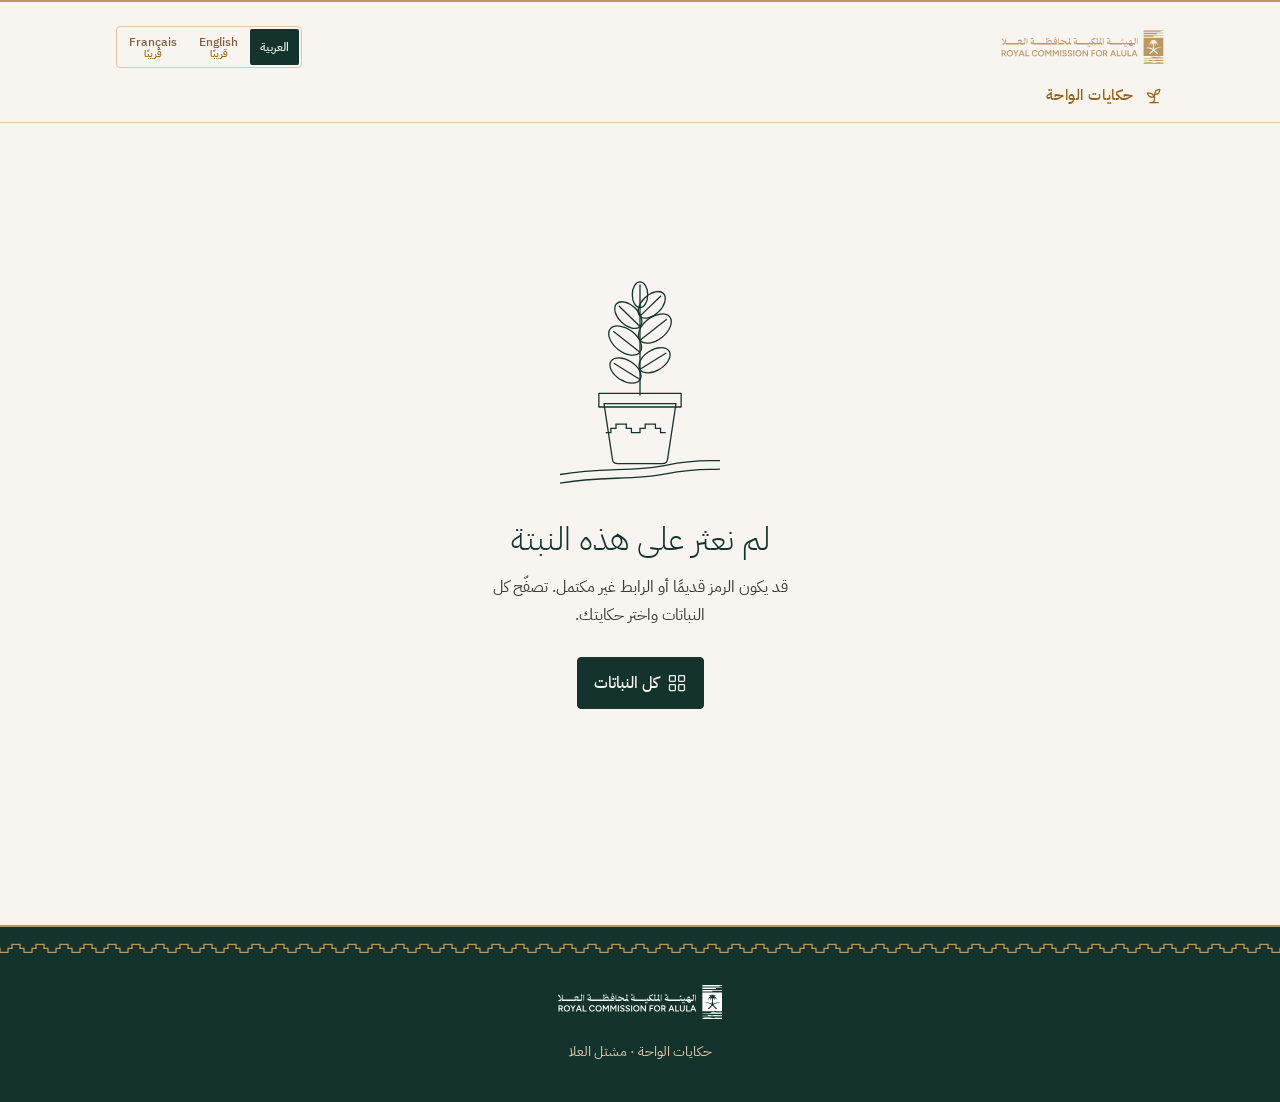
==== commit 9ef369ad: "Rosemary: new talking video plays as-is with its own voice; transcript follows it - Video carries th" ====
--- a/plant.html
+++ b/plant.html
@@ -36,7 +36,6 @@
   <div class="wrap">
     <div class="logo"><img src="img/rcu-logo-white.svg" alt="الهيئة الملكية لمحافظة العلا" width="162" height="34"></div>
     <p>حكايات الواحة &middot; مشتل العلا</p>
-    <p><span class="demo">نسخة تجريبية</span></p>
   </div>
 </footer>
 <script src="data/plants.js"></script>
--- a/css/style.css
+++ b/css/style.css
@@ -79,10 +79,11 @@
 .hint .dot{width:28px;height:28px;border-radius:50%;border:1px solid currentColor;display:grid;place-items:center}
 .hint .dot .icon{width:12px;height:12px;stroke-width:1.5}
 
-/* museum frame: neutral Hegra Sandstone mat; fits any portrait artwork */
-.frame{position:relative;overflow:hidden;background:var(--sandstone);padding:8px;aspect-ratio:2/3;isolation:isolate;border-radius:2px}
-.frame>img,.frame>svg{display:block;width:100%;height:100%;object-fit:cover;object-position:50% 45%;border-radius:1px}
-.frame.has-img{background:var(--sandstone)}
+/* plant figure: no mat, no border; the artwork's plain background melts into the page via feathered edges */
+.frame{position:relative;overflow:hidden;background:transparent;padding:0;aspect-ratio:2/3;isolation:isolate}
+.frame>img,.frame>svg,.frame>video{display:block;width:100%;height:100%;object-fit:cover;object-position:50% 50%;background:var(--beige)}
+.frame>img,.frame>video{-webkit-mask-image:linear-gradient(to right,transparent,#000 5%,#000 95%,transparent),linear-gradient(to bottom,transparent,#000 5%,#000 95%,transparent);-webkit-mask-composite:source-in;mask-image:linear-gradient(to right,transparent,#000 5%,#000 95%,transparent),linear-gradient(to bottom,transparent,#000 5%,#000 95%,transparent);mask-composite:intersect}
+.frame.has-img{background:transparent}
 .ph .ph-name{font-family:var(--font);font-weight:400;fill:var(--oasis)}
 .frame>svg.ph{background:var(--beige)}
 
@@ -143,7 +144,6 @@
 .ask strong{display:flex;align-items:center;gap:8px;color:var(--ink);font-weight:500}
 .ask small{display:block;font-size:.85rem;line-height:1.5}
 .soon{font-size:.7rem;font-weight:500;background:var(--sandstone);color:var(--majdoul);border-radius:2px;padding:1px 8px}
-.review-note{font-size:.82rem;color:var(--mountain);text-align:center;margin:16px 0 0}
 .pn{display:grid;grid-template-columns:1fr 1fr;gap:12px;margin-top:36px}
 .pn a,.btn{display:flex;align-items:center;gap:8px;min-height:52px;padding:8px 16px;border-radius:var(--radius);background:var(--beige);border:1px solid var(--line);text-decoration:none;color:var(--oasis);font-weight:500;transition:border-color .2s ease,background-color .2s ease,color .2s ease}
 .pn a:hover,.btn:hover{border-color:var(--gold);background:var(--sandstone)}
@@ -171,7 +171,6 @@
 .site-footer .logo{padding:32px 0 14px;line-height:0}
 .site-footer .logo img{height:34px;width:auto;min-width:110px}
 .site-footer p{margin:6px 0;font-size:.9rem}
-.site-footer .demo{display:inline-block;border:1px solid var(--gold);color:var(--frankincense);border-radius:2px;padding:2px 14px;font-size:.8rem;font-weight:500;letter-spacing:.04em}
 
 /* ---------- tap-to-listen start screen ---------- */
 .tts{position:fixed;inset:0;z-index:100;display:grid;place-items:center;text-align:center;color:var(--beige);cursor:pointer;
@@ -180,7 +179,7 @@
 .tts.is-out{opacity:0;pointer-events:none}
 @keyframes ttsin{from{opacity:0}to{opacity:1}}
 .tts-in{display:flex;flex-direction:column;align-items:center;gap:16px;width:100%;max-width:420px}
-.tts-frame{width:calc(min(40vh,62vw)*2/3)!important;max-width:240px;border:1px solid var(--gold);flex:none}
+.tts-frame{width:calc(min(40vh,62vw)*2/3)!important;max-width:240px;flex:none}
 .tts-leaf{width:84px;height:84px;border-radius:50%;display:grid;place-items:center;border:1px solid var(--gold);color:var(--gold)}
 .tts-leaf .icon{width:42px;height:42px}
 .tts-name{font:300 clamp(2.4rem,10vw,3.4rem)/1.2 var(--font);color:var(--gold);margin:4px 0 0}
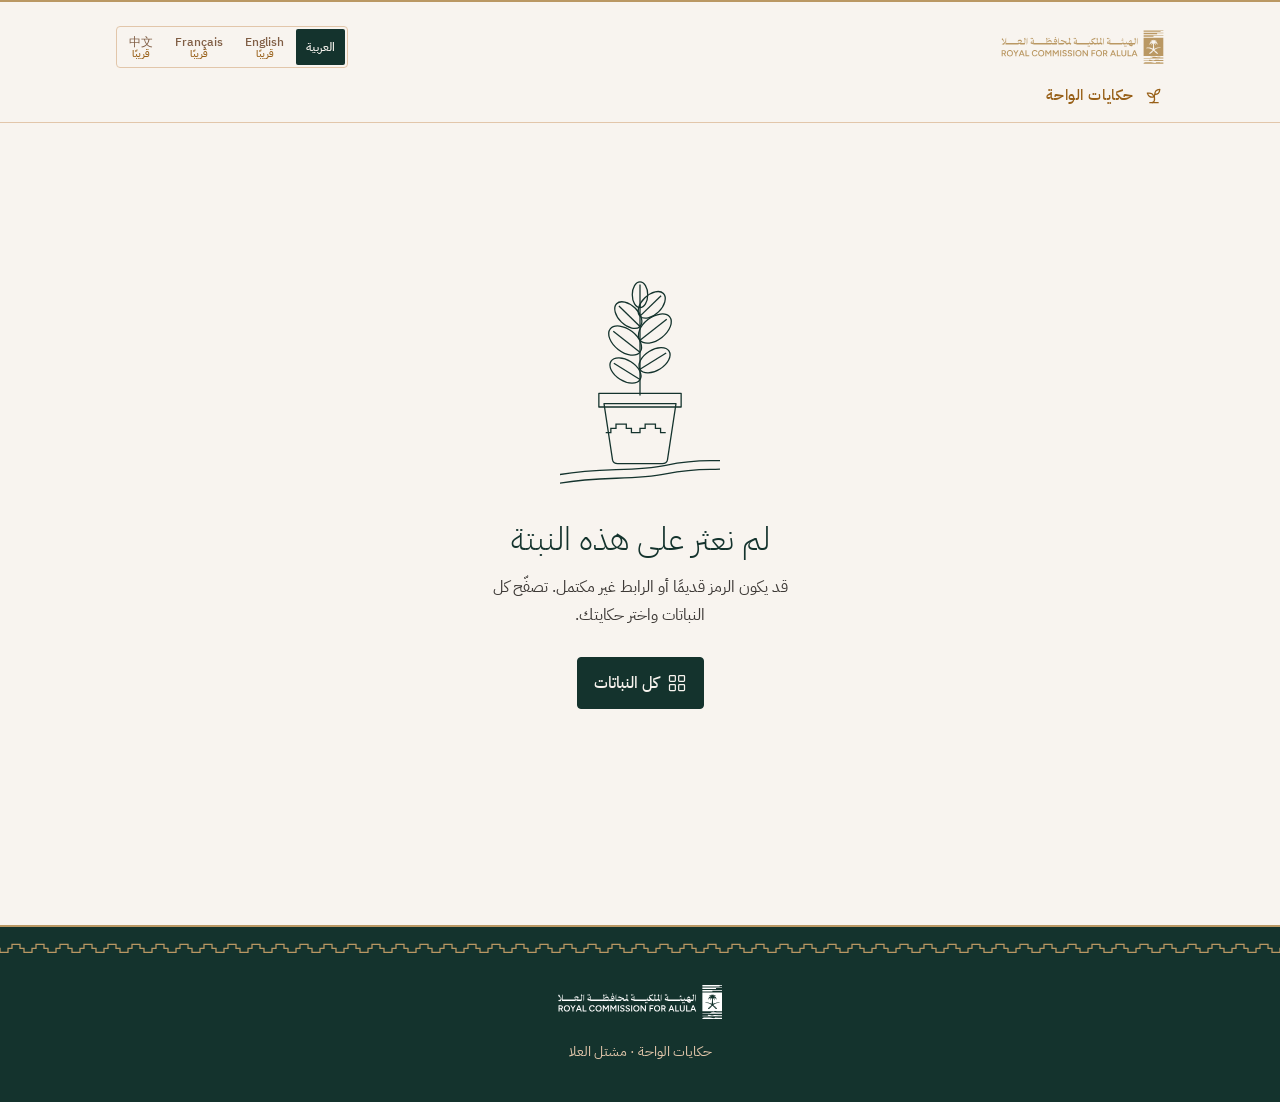
==== commit bed0aee9: "Switch to the client's new content: 15 plants with new Arabic narration and images - New plant list," ====
--- a/plant.html
+++ b/plant.html
@@ -23,6 +23,7 @@
         <span class="is-active" lang="ar" aria-current="true">العربية</span>
         <button type="button" disabled aria-disabled="true" lang="en" aria-label="English، قريبًا">English<em>قريبًا</em></button>
         <button type="button" disabled aria-disabled="true" lang="fr" aria-label="Français، قريبًا">Français<em>قريبًا</em></button>
+        <button type="button" disabled aria-disabled="true" lang="zh" aria-label="中文، قريبًا">中文<em>قريبًا</em></button>
       </div>
     </div>
     <div class="brand-row">
--- a/css/style.css
+++ b/css/style.css
@@ -40,6 +40,7 @@
 .lang .is-active{background:var(--oasis);color:var(--beige);font-weight:500}
 .lang button:disabled{cursor:not-allowed;color:var(--mountain)}
 .lang em{font-style:normal;font-size:.62rem;font-weight:500;color:var(--oldtown);line-height:1}
+@media(max-width:520px){.site-header .bar{flex-wrap:wrap}.lang{width:100%}.lang>*{flex:1 1 0;min-width:0;padding-inline:4px}}
 .brand-row{display:flex;align-items:center;gap:10px;padding-bottom:16px;color:var(--oldtown)}
 .brand-row a{font:500 .92rem/1.2 var(--font);letter-spacing:.04em;color:var(--oldtown);text-decoration:none}
 .brand-row .leaf{display:inline-flex;color:var(--oldtown)}
@@ -62,10 +63,6 @@
 
 /* ---------- sections / cards ---------- */
 .section{padding:56px 0 8px}
-.section-head{display:flex;align-items:center;gap:16px;margin-bottom:28px}
-.section-head h2{font-size:1.9rem;font-weight:300;color:var(--oasis)}
-.section-head .count{font-size:.85rem;color:var(--oldtown);font-weight:500;letter-spacing:.03em}
-.section-head .rule{flex:1;height:12px;background:var(--frieze) repeat-x center/24px 12px}
 .grid{display:grid;grid-template-columns:repeat(2,minmax(0,1fr));gap:14px}
 @media(min-width:640px){.grid{grid-template-columns:repeat(3,1fr);gap:22px}}
 @media(min-width:960px){.grid{grid-template-columns:repeat(5,1fr)}}
@@ -124,21 +121,7 @@
 .plant-meta{text-align:center;margin-top:20px}
 .plant-meta h1{font-size:clamp(2.4rem,9vw,3.2rem);font-weight:300;color:var(--oasis)}
 .plant-meta .sci{text-align:center;font-size:1.02rem;margin-top:4px}
-.badge{display:inline-flex;align-items:center;gap:6px;margin-top:16px;padding:3px 14px;border-radius:2px;background:none;border:1px solid var(--gold);color:var(--oldtown);font-weight:500;font-size:.85rem;letter-spacing:.04em}
-.badge .icon{width:15px;height:15px}
 .panel{background:var(--beige);border:1px solid var(--line);border-top:2px solid var(--gold);border-radius:var(--radius);padding:20px}
-.info{display:grid;gap:12px;margin-top:28px}
-@media(min-width:560px){.info{grid-template-columns:1fr 1fr}.info .wide{grid-column:1/-1}}
-.info-card{display:flex;gap:14px;align-items:flex-start;background:var(--beige);border:1px solid var(--line);border-radius:var(--radius);padding:16px}
-.info-card .ic{flex:none;width:44px;height:44px;border-radius:2px;background:var(--sandstone);color:var(--oasis);display:grid;place-items:center}
-.info-card h3{font-size:.82rem;color:var(--oldtown);font-weight:500;letter-spacing:.05em}
-.info-card p{margin:0;font-weight:400;line-height:1.6}
-.info-card.warn{background:var(--sandstone);border:1px solid var(--ochre);border-inline-start:4px solid var(--ochre)}
-.info-card.warn .ic{background:var(--ochre);color:var(--majdoul)}
-.info-card.warn h3,.info-card.warn p{color:var(--majdoul)}
-.info-card.warn p{font-weight:500}
-.safety{display:flex;gap:14px;align-items:center;margin-top:28px;padding:16px 18px;border-radius:var(--radius);background:var(--sandstone);border:1px solid var(--ochre);border-inline-start:4px solid var(--ochre);color:var(--majdoul);font-weight:500;font-size:1.02rem}
-.safety .icon{width:28px;height:28px;flex:none}
 .ask{display:flex;gap:14px;align-items:center;margin-top:12px;padding:16px;border-radius:var(--radius);border:1px solid var(--line);background:none;color:var(--mountain)}
 .ask .ic{flex:none;width:44px;height:44px;border-radius:2px;background:none;border:1px solid var(--line);display:grid;place-items:center;color:var(--mountain)}
 .ask strong{display:flex;align-items:center;gap:8px;color:var(--ink);font-weight:500}
